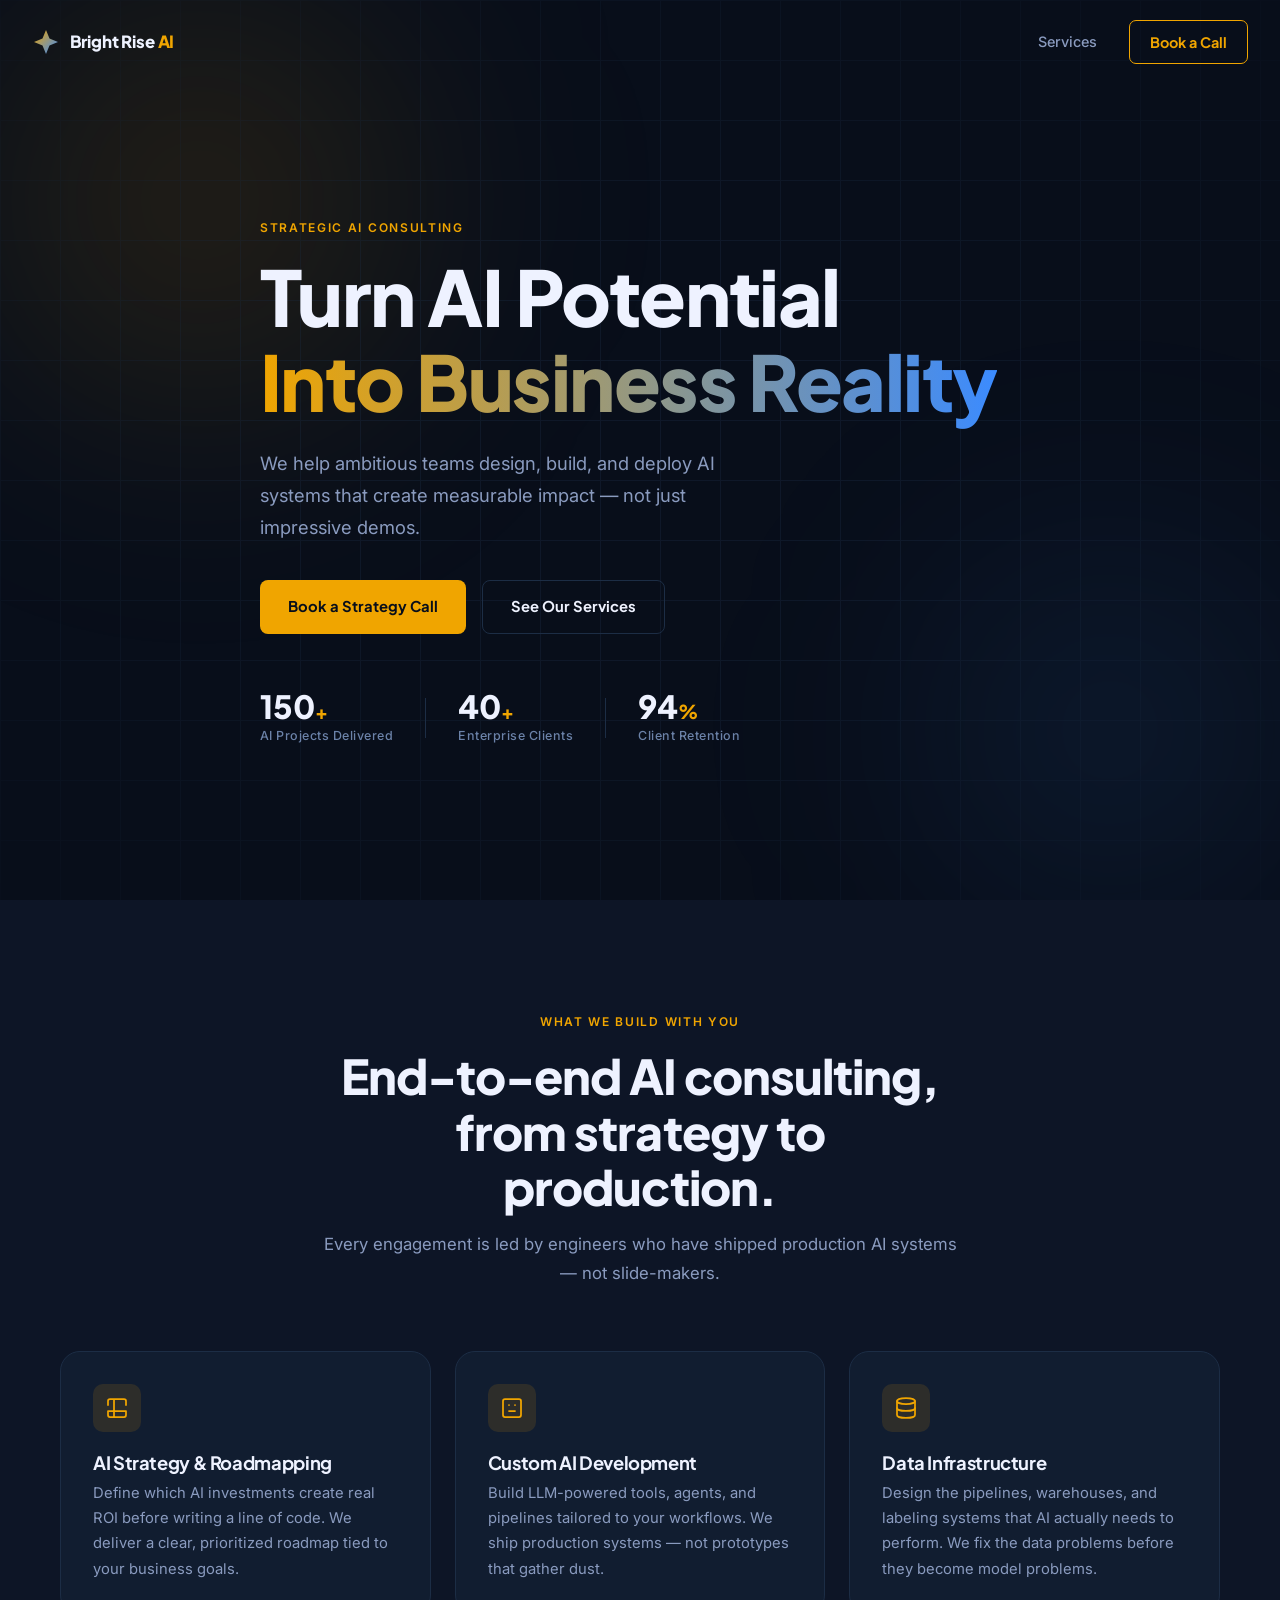
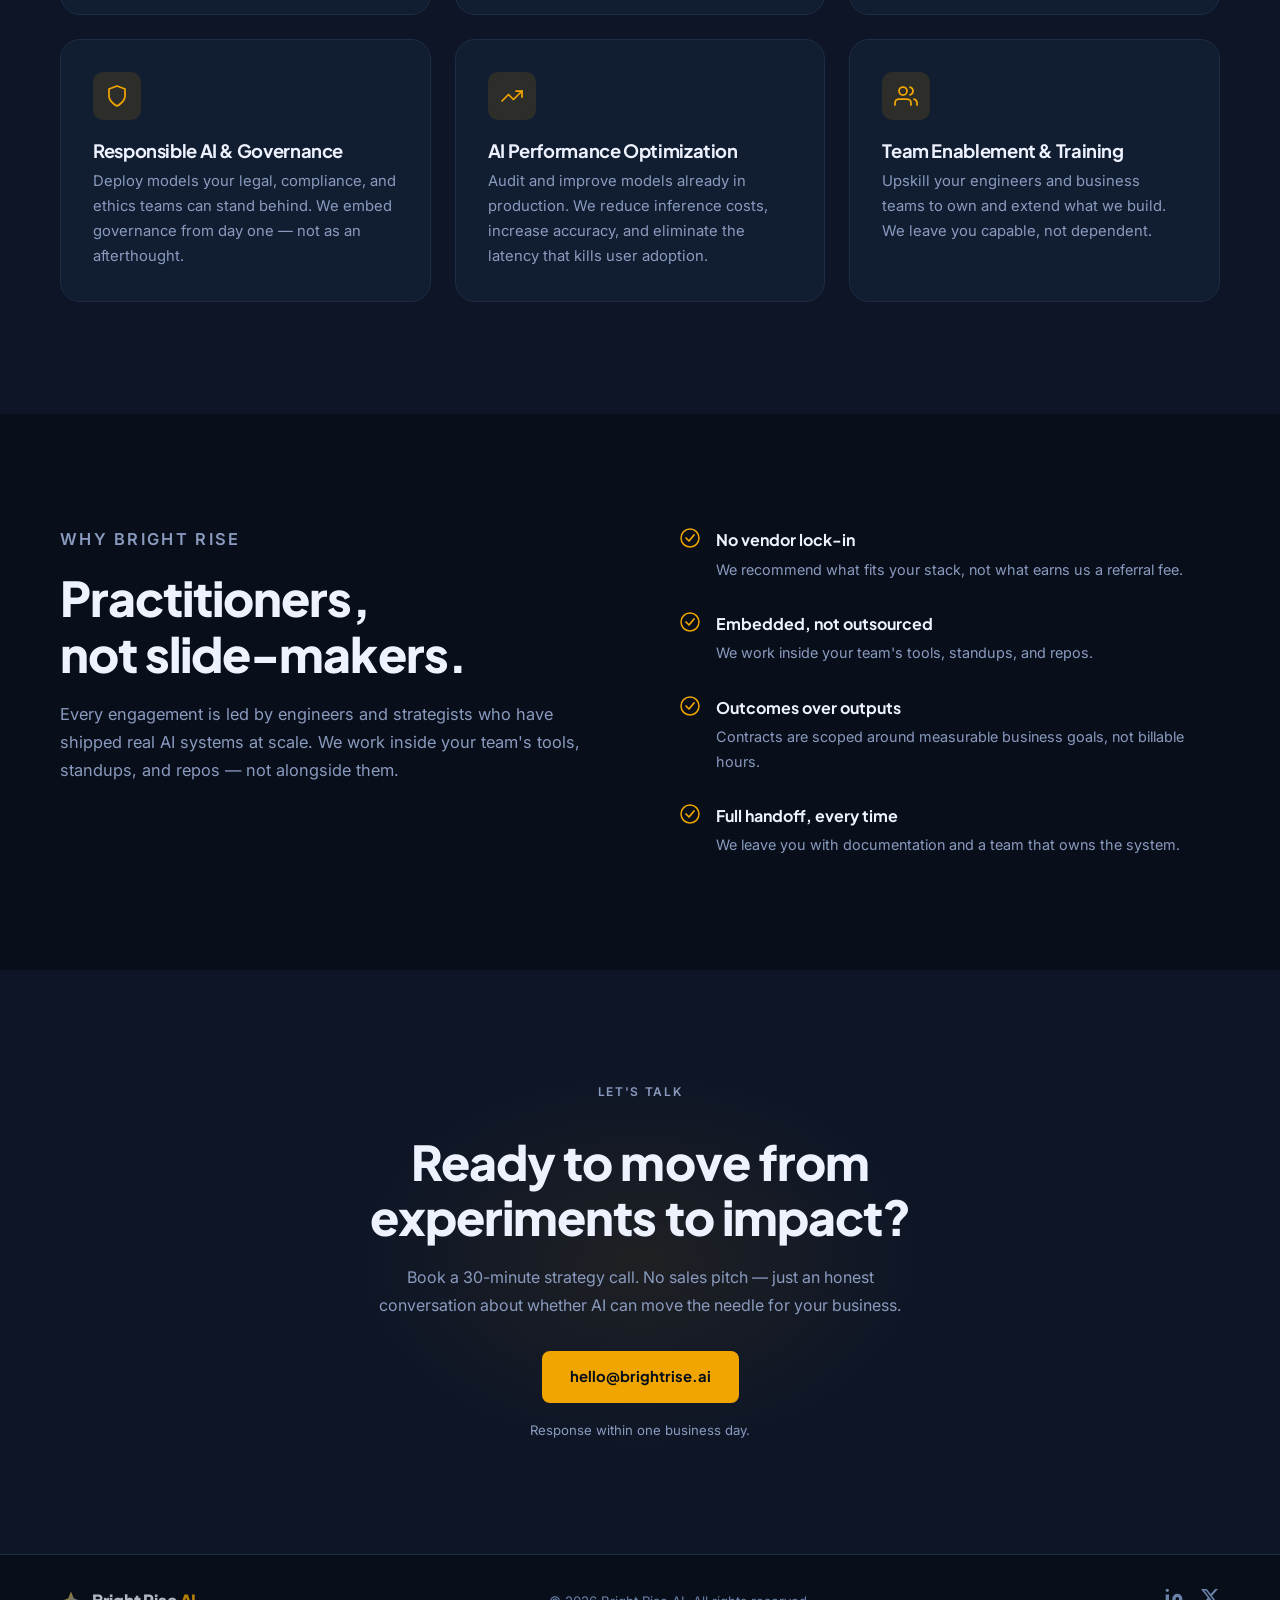
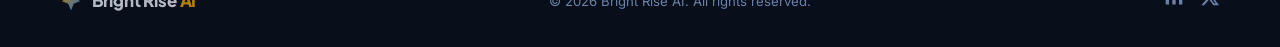
==== index.html @ b9906a51 "Initial commit — Bright Rise AI website" ====
<!DOCTYPE html>
<html lang="en">
<head>
  <meta charset="UTF-8" />
  <meta name="viewport" content="width=device-width, initial-scale=1.0" />
  <title>Bright Rise AI — Strategic AI Consulting</title>
  <meta name="description" content="Bright Rise AI helps mid-market and enterprise teams design, build, and deploy AI systems that create real business impact." />
  <meta name="theme-color" content="#080E1A" />
  <link rel="icon" href="favicon.svg" type="image/svg+xml" />
  <link rel="preconnect" href="https://fonts.googleapis.com" />
  <link rel="preconnect" href="https://fonts.gstatic.com" crossorigin />
  <link href="https://fonts.googleapis.com/css2?family=Plus+Jakarta+Sans:wght@400;500;600;700;800&family=Inter:wght@400;500;600&display=swap" rel="stylesheet" />
  <link rel="stylesheet" href="styles.css" />
</head>
<body>

  <!-- NAV -->
  <header class="nav" id="nav">
    <a href="#" class="nav__logo" aria-label="Bright Rise AI home">
      <svg class="nav__logo-mark" width="28" height="28" viewBox="0 0 28 28" fill="none" xmlns="http://www.w3.org/2000/svg" aria-hidden="true">
        <path d="M14 2L17.5 10.5L26 14L17.5 17.5L14 26L10.5 17.5L2 14L10.5 10.5L14 2Z" fill="url(#star-grad)"/>
        <defs>
          <linearGradient id="star-grad" x1="2" y1="2" x2="26" y2="26" gradientUnits="userSpaceOnUse">
            <stop offset="0%" stop-color="#F0A500"/>
            <stop offset="100%" stop-color="#3B8BFF"/>
          </linearGradient>
        </defs>
      </svg>
      <span class="nav__wordmark">Bright Rise <span>AI</span></span>
    </a>
    <nav class="nav__links" aria-label="Main navigation">
      <a href="#services">Services</a>
      <a href="#contact" class="nav__cta">Book a Call</a>
    </nav>
    <button class="nav__hamburger" aria-label="Open menu" aria-expanded="false" aria-controls="mobile-menu">
      <span></span><span></span><span></span>
    </button>
  </header>

  <!-- MOBILE MENU -->
  <div class="mobile-menu" id="mobile-menu" aria-hidden="true">
    <nav aria-label="Mobile navigation">
      <a href="#services">Services</a>
      <a href="#contact">Book a Call</a>
    </nav>
  </div>

  <main>

    <!-- HERO -->
    <section class="hero" id="home">
      <div class="hero__bg" aria-hidden="true">
        <div class="hero__glow hero__glow--gold"></div>
        <div class="hero__glow hero__glow--blue"></div>
        <div class="hero__grid"></div>
      </div>
      <div class="container hero__content">
        <p class="eyebrow reveal">Strategic AI Consulting</p>
        <h1 class="hero__headline reveal">
          Turn AI Potential<br />
          <span class="gradient-text">Into Business Reality</span>
        </h1>
        <p class="hero__lede reveal">
          We help ambitious teams design, build, and deploy AI systems
          that create measurable impact — not just impressive demos.
        </p>
        <div class="hero__actions reveal">
          <a href="#contact" class="btn btn--primary">Book a Strategy Call</a>
          <a href="#services" class="btn btn--ghost">See Our Services</a>
        </div>
        <div class="hero__stats reveal">
          <div class="stat">
            <span class="stat__number">150<span class="stat__plus">+</span></span>
            <span class="stat__label">AI Projects Delivered</span>
          </div>
          <div class="stat__divider" aria-hidden="true"></div>
          <div class="stat">
            <span class="stat__number">40<span class="stat__plus">+</span></span>
            <span class="stat__label">Enterprise Clients</span>
          </div>
          <div class="stat__divider" aria-hidden="true"></div>
          <div class="stat">
            <span class="stat__number">94<span class="stat__pct">%</span></span>
            <span class="stat__label">Client Retention</span>
          </div>
        </div>
      </div>
    </section>

    <!-- SERVICES -->
    <section class="services" id="services">
      <div class="container">
        <div class="section-header reveal">
          <p class="eyebrow">What We Build With You</p>
          <h2>End-to-end AI consulting,<br />from strategy to production.</h2>
          <p class="section-sub">Every engagement is led by engineers who have shipped production AI systems — not slide-makers.</p>
        </div>
        <div class="services__grid">

          <div class="service-card reveal">
            <div class="service-card__icon" aria-hidden="true">
              <svg width="24" height="24" viewBox="0 0 24 24" fill="none" stroke="currentColor" stroke-width="1.75" stroke-linecap="round" stroke-linejoin="round">
                <path d="M9 3H5a2 2 0 0 0-2 2v4m6-6h10a2 2 0 0 1 2 2v4M9 3v18m0 0h10a2 2 0 0 0 2-2v-4M9 21H5a2 2 0 0 1-2-2v-4m0 0h18"/>
              </svg>
            </div>
            <h3>AI Strategy &amp; Roadmapping</h3>
            <p>Define which AI investments create real ROI before writing a line of code. We deliver a clear, prioritized roadmap tied to your business goals.</p>
          </div>

          <div class="service-card reveal">
            <div class="service-card__icon" aria-hidden="true">
              <svg width="24" height="24" viewBox="0 0 24 24" fill="none" stroke="currentColor" stroke-width="1.75" stroke-linecap="round" stroke-linejoin="round">
                <rect x="3" y="3" width="18" height="18" rx="2"/><path d="M9 9h.01M15 9h.01M9 15h6"/>
              </svg>
            </div>
            <h3>Custom AI Development</h3>
            <p>Build LLM-powered tools, agents, and pipelines tailored to your workflows. We ship production systems — not prototypes that gather dust.</p>
          </div>

          <div class="service-card reveal">
            <div class="service-card__icon" aria-hidden="true">
              <svg width="24" height="24" viewBox="0 0 24 24" fill="none" stroke="currentColor" stroke-width="1.75" stroke-linecap="round" stroke-linejoin="round">
                <ellipse cx="12" cy="5" rx="9" ry="3"/><path d="M3 5v14a9 3 0 0 0 18 0V5"/><path d="M3 12a9 3 0 0 0 18 0"/>
              </svg>
            </div>
            <h3>Data Infrastructure</h3>
            <p>Design the pipelines, warehouses, and labeling systems that AI actually needs to perform. We fix the data problems before they become model problems.</p>
          </div>

          <div class="service-card reveal">
            <div class="service-card__icon" aria-hidden="true">
              <svg width="24" height="24" viewBox="0 0 24 24" fill="none" stroke="currentColor" stroke-width="1.75" stroke-linecap="round" stroke-linejoin="round">
                <path d="M12 22s8-4 8-10V5l-8-3-8 3v7c0 6 8 10 8 10z"/>
              </svg>
            </div>
            <h3>Responsible AI &amp; Governance</h3>
            <p>Deploy models your legal, compliance, and ethics teams can stand behind. We embed governance from day one — not as an afterthought.</p>
          </div>

          <div class="service-card reveal">
            <div class="service-card__icon" aria-hidden="true">
              <svg width="24" height="24" viewBox="0 0 24 24" fill="none" stroke="currentColor" stroke-width="1.75" stroke-linecap="round" stroke-linejoin="round">
                <polyline points="22 7 13.5 15.5 8.5 10.5 2 17"/><polyline points="16 7 22 7 22 13"/>
              </svg>
            </div>
            <h3>AI Performance Optimization</h3>
            <p>Audit and improve models already in production. We reduce inference costs, increase accuracy, and eliminate the latency that kills user adoption.</p>
          </div>

          <div class="service-card reveal">
            <div class="service-card__icon" aria-hidden="true">
              <svg width="24" height="24" viewBox="0 0 24 24" fill="none" stroke="currentColor" stroke-width="1.75" stroke-linecap="round" stroke-linejoin="round">
                <path d="M17 21v-2a4 4 0 0 0-4-4H5a4 4 0 0 0-4 4v2"/><circle cx="9" cy="7" r="4"/><path d="M23 21v-2a4 4 0 0 0-3-3.87"/><path d="M16 3.13a4 4 0 0 1 0 7.75"/>
              </svg>
            </div>
            <h3>Team Enablement &amp; Training</h3>
            <p>Upskill your engineers and business teams to own and extend what we build. We leave you capable, not dependent.</p>
          </div>

        </div>
      </div>
    </section>

    <!-- WHY US -->
    <section class="why" id="why">
      <div class="container why__inner">
        <div class="why__left reveal">
          <p class="eyebrow">Why Bright Rise</p>
          <h2>Practitioners,<br />not slide-makers.</h2>
          <p>Every engagement is led by engineers and strategists who have shipped real AI systems at scale. We work inside your team's tools, standups, and repos — not alongside them.</p>
        </div>
        <ul class="why__list" role="list">
          <li class="why__item reveal">
            <svg class="why__check" width="20" height="20" viewBox="0 0 20 20" fill="none" aria-hidden="true">
              <circle cx="10" cy="10" r="9" stroke="#F0A500" stroke-width="1.5"/>
              <polyline points="6,10 9,13 14,7" stroke="#F0A500" stroke-width="1.75" stroke-linecap="round" stroke-linejoin="round"/>
            </svg>
            <div>
              <strong>No vendor lock-in</strong>
              <p>We recommend what fits your stack, not what earns us a referral fee.</p>
            </div>
          </li>
          <li class="why__item reveal">
            <svg class="why__check" width="20" height="20" viewBox="0 0 20 20" fill="none" aria-hidden="true">
              <circle cx="10" cy="10" r="9" stroke="#F0A500" stroke-width="1.5"/>
              <polyline points="6,10 9,13 14,7" stroke="#F0A500" stroke-width="1.75" stroke-linecap="round" stroke-linejoin="round"/>
            </svg>
            <div>
              <strong>Embedded, not outsourced</strong>
              <p>We work inside your team's tools, standups, and repos.</p>
            </div>
          </li>
          <li class="why__item reveal">
            <svg class="why__check" width="20" height="20" viewBox="0 0 20 20" fill="none" aria-hidden="true">
              <circle cx="10" cy="10" r="9" stroke="#F0A500" stroke-width="1.5"/>
              <polyline points="6,10 9,13 14,7" stroke="#F0A500" stroke-width="1.75" stroke-linecap="round" stroke-linejoin="round"/>
            </svg>
            <div>
              <strong>Outcomes over outputs</strong>
              <p>Contracts are scoped around measurable business goals, not billable hours.</p>
            </div>
          </li>
          <li class="why__item reveal">
            <svg class="why__check" width="20" height="20" viewBox="0 0 20 20" fill="none" aria-hidden="true">
              <circle cx="10" cy="10" r="9" stroke="#F0A500" stroke-width="1.5"/>
              <polyline points="6,10 9,13 14,7" stroke="#F0A500" stroke-width="1.75" stroke-linecap="round" stroke-linejoin="round"/>
            </svg>
            <div>
              <strong>Full handoff, every time</strong>
              <p>We leave you with documentation and a team that owns the system.</p>
            </div>
          </li>
        </ul>
      </div>
    </section>

    <!-- CONTACT -->
    <section class="contact" id="contact">
      <div class="container contact__inner">
        <div class="contact__glow" aria-hidden="true"></div>
        <div class="contact__content reveal">
          <p class="eyebrow">Let's Talk</p>
          <h2>Ready to move from<br />experiments to impact?</h2>
          <p>Book a 30-minute strategy call. No sales pitch — just an honest conversation about whether AI can move the needle for your business.</p>
          <a href="mailto:hello@brightrise.ai" class="btn btn--primary">hello@brightrise.ai</a>
          <p class="contact__note">Response within one business day.</p>
        </div>
      </div>
    </section>

  </main>

  <!-- FOOTER -->
  <footer class="footer">
    <div class="container footer__inner">
      <a href="#" class="nav__logo footer__logo" aria-label="Bright Rise AI home">
        <svg class="nav__logo-mark" width="22" height="22" viewBox="0 0 28 28" fill="none" xmlns="http://www.w3.org/2000/svg" aria-hidden="true">
          <path d="M14 2L17.5 10.5L26 14L17.5 17.5L14 26L10.5 17.5L2 14L10.5 10.5L14 2Z" fill="url(#star-grad-footer)"/>
          <defs>
            <linearGradient id="star-grad-footer" x1="2" y1="2" x2="26" y2="26" gradientUnits="userSpaceOnUse">
              <stop offset="0%" stop-color="#F0A500"/>
              <stop offset="100%" stop-color="#3B8BFF"/>
            </linearGradient>
          </defs>
        </svg>
        <span class="nav__wordmark">Bright Rise <span>AI</span></span>
      </a>
      <p class="footer__copy">&copy; <span id="year"></span> Bright Rise AI. All rights reserved.</p>
      <div class="footer__social">
        <a href="https://linkedin.com" target="_blank" rel="noopener noreferrer" aria-label="LinkedIn">
          <svg width="20" height="20" viewBox="0 0 24 24" fill="currentColor" aria-hidden="true"><path d="M16 8a6 6 0 0 1 6 6v7h-4v-7a2 2 0 0 0-2-2 2 2 0 0 0-2 2v7h-4v-7a6 6 0 0 1 6-6z"/><rect x="2" y="9" width="4" height="12"/><circle cx="4" cy="4" r="2"/></svg>
        </a>
        <a href="https://x.com" target="_blank" rel="noopener noreferrer" aria-label="X / Twitter">
          <svg width="20" height="20" viewBox="0 0 24 24" fill="currentColor" aria-hidden="true"><path d="M18.244 2.25h3.308l-7.227 8.26 8.502 11.24H16.17l-5.214-6.817L4.99 21.75H1.68l7.73-8.835L1.254 2.25H8.08l4.713 6.231zm-1.161 17.52h1.833L7.084 4.126H5.117z"/></svg>
        </a>
      </div>
    </div>
  </footer>

  <script src="script.js"></script>
</body>
</html>
---- styles.css ----
/* =============================================
   BRIGHT RISE AI — STYLES
   Dark modern theme: navy + gold + electric blue
   ============================================= */

/* --- RESET & BASE --- */
*, *::before, *::after { box-sizing: border-box; margin: 0; padding: 0; }

:root {
  --bg:           #080E1A;
  --bg-2:         #0D1526;
  --surface:      #111D30;
  --border:       #1C2D45;
  --gold:         #F0A500;
  --gold-dim:     rgba(240, 165, 0, 0.12);
  --blue:         #3B8BFF;
  --blue-dim:     rgba(59, 139, 255, 0.1);
  --text:         #EEF2FF;
  --text-muted:   #6B82A8;
  --text-dim:     #8A9BBF;
  --radius:       12px;
  --radius-lg:    20px;
  --transition:   220ms ease;
}

html { scroll-behavior: smooth; }

body {
  background: var(--bg);
  color: var(--text);
  font-family: 'Inter', sans-serif;
  font-size: 1rem;
  line-height: 1.7;
  -webkit-font-smoothing: antialiased;
  overflow-x: hidden;
}

img { display: block; max-width: 100%; }
a { color: inherit; text-decoration: none; }
ul { list-style: none; }
button { cursor: pointer; border: none; background: none; font: inherit; }

.container {
  width: min(1160px, 100% - 3rem);
  margin-inline: auto;
}

/* --- TYPOGRAPHY --- */
h1, h2, h3 {
  font-family: 'Plus Jakarta Sans', sans-serif;
  line-height: 1.15;
  letter-spacing: -0.02em;
}

h2 { font-size: clamp(2rem, 4vw, 3rem); font-weight: 800; }
h3 { font-size: 1.15rem; font-weight: 700; margin-bottom: 0.5rem; }

.eyebrow {
  font-size: 0.75rem;
  font-weight: 600;
  letter-spacing: 0.14em;
  text-transform: uppercase;
  color: var(--gold);
  margin-bottom: 1rem;
}

.gradient-text {
  background: linear-gradient(90deg, #F0A500 0%, #3B8BFF 100%);
  -webkit-background-clip: text;
  -webkit-text-fill-color: transparent;
  background-clip: text;
}

/* --- BUTTONS --- */
.btn {
  display: inline-flex;
  align-items: center;
  gap: 0.5rem;
  padding: 0.85rem 1.75rem;
  border-radius: 8px;
  font-family: 'Plus Jakarta Sans', sans-serif;
  font-size: 0.925rem;
  font-weight: 700;
  transition: var(--transition);
  white-space: nowrap;
}

.btn--primary {
  background: var(--gold);
  color: #080E1A;
}
.btn--primary:hover {
  background: #FFB41A;
  transform: translateY(-1px);
  box-shadow: 0 8px 24px rgba(240, 165, 0, 0.3);
}

.btn--ghost {
  background: transparent;
  color: var(--text);
  border: 1.5px solid var(--border);
}
.btn--ghost:hover {
  border-color: var(--gold);
  color: var(--gold);
  transform: translateY(-1px);
}

/* --- REVEAL ANIMATIONS --- */
.reveal {
  opacity: 0;
  transform: translateY(24px);
  transition: opacity 0.55s ease, transform 0.55s ease;
}
.reveal.is-visible {
  opacity: 1;
  transform: none;
}

/* --- NAV --- */
.nav {
  position: fixed;
  top: 0; left: 0; right: 0;
  z-index: 100;
  display: flex;
  align-items: center;
  justify-content: space-between;
  padding: 1.25rem 2rem;
  transition: background var(--transition), border-color var(--transition), backdrop-filter var(--transition);
}
.nav.scrolled {
  background: rgba(8, 14, 26, 0.85);
  backdrop-filter: blur(16px);
  border-bottom: 1px solid var(--border);
}

.nav__logo {
  display: flex;
  align-items: center;
  gap: 0.6rem;
}
.nav__wordmark {
  font-family: 'Plus Jakarta Sans', sans-serif;
  font-weight: 800;
  font-size: 1.05rem;
  color: var(--text);
  letter-spacing: -0.01em;
}
.nav__wordmark span { color: var(--gold); }

.nav__links {
  display: flex;
  align-items: center;
  gap: 2rem;
}
.nav__links a {
  font-size: 0.9rem;
  font-weight: 500;
  color: var(--text-dim);
  transition: color var(--transition);
}
.nav__links a:hover { color: var(--text); }

.nav__cta {
  padding: 0.55rem 1.25rem;
  border-radius: 7px;
  border: 1.5px solid var(--gold) !important;
  color: var(--gold) !important;
  font-weight: 700 !important;
  font-family: 'Plus Jakarta Sans', sans-serif;
  transition: background var(--transition), color var(--transition) !important;
}
.nav__cta:hover {
  background: var(--gold) !important;
  color: #080E1A !important;
}

.nav__hamburger {
  display: none;
  flex-direction: column;
  gap: 5px;
  padding: 4px;
}
.nav__hamburger span {
  display: block;
  width: 22px;
  height: 2px;
  background: var(--text);
  border-radius: 2px;
  transition: var(--transition);
}
.nav__hamburger.open span:nth-child(1) { transform: translateY(7px) rotate(45deg); }
.nav__hamburger.open span:nth-child(2) { opacity: 0; }
.nav__hamburger.open span:nth-child(3) { transform: translateY(-7px) rotate(-45deg); }

/* --- MOBILE MENU --- */
.mobile-menu {
  position: fixed;
  inset: 0;
  z-index: 90;
  background: var(--bg);
  display: flex;
  align-items: center;
  justify-content: center;
  opacity: 0;
  pointer-events: none;
  transition: opacity 0.25s ease;
}
.mobile-menu.open {
  opacity: 1;
  pointer-events: all;
}
.mobile-menu nav {
  display: flex;
  flex-direction: column;
  align-items: center;
  gap: 2.5rem;
}
.mobile-menu nav a {
  font-family: 'Plus Jakarta Sans', sans-serif;
  font-size: 2rem;
  font-weight: 800;
  color: var(--text);
  transition: color var(--transition);
}
.mobile-menu nav a:hover { color: var(--gold); }

/* --- HERO --- */
.hero {
  position: relative;
  min-height: 100svh;
  display: flex;
  align-items: center;
  overflow: hidden;
}

.hero__bg {
  position: absolute;
  inset: 0;
  z-index: 0;
}

.hero__glow {
  position: absolute;
  border-radius: 50%;
  filter: blur(120px);
  pointer-events: none;
}
.hero__glow--gold {
  width: 600px; height: 600px;
  background: radial-gradient(circle, rgba(240, 165, 0, 0.18) 0%, transparent 70%);
  top: -100px; left: -100px;
  animation: pulse-gold 6s ease-in-out infinite alternate;
}
.hero__glow--blue {
  width: 500px; height: 500px;
  background: radial-gradient(circle, rgba(59, 139, 255, 0.15) 0%, transparent 70%);
  bottom: -80px; right: -80px;
  animation: pulse-blue 7s ease-in-out infinite alternate;
}

@keyframes pulse-gold {
  from { opacity: 0.7; transform: scale(1); }
  to   { opacity: 1;   transform: scale(1.12); }
}
@keyframes pulse-blue {
  from { opacity: 0.6; transform: scale(1.05); }
  to   { opacity: 1;   transform: scale(0.92); }
}

.hero__grid {
  position: absolute;
  inset: 0;
  background-image:
    linear-gradient(var(--border) 1px, transparent 1px),
    linear-gradient(90deg, var(--border) 1px, transparent 1px);
  background-size: 60px 60px;
  opacity: 0.35;
  mask-image: radial-gradient(ellipse 80% 80% at 50% 50%, black 30%, transparent 100%);
}

.hero__content {
  position: relative;
  z-index: 1;
  padding-block: 10rem 6rem;
  max-width: 760px;
}

.hero__headline {
  font-size: clamp(2.75rem, 6vw, 5rem);
  font-weight: 800;
  margin-bottom: 1.5rem;
  line-height: 1.1;
}

.hero__lede {
  font-size: 1.15rem;
  color: var(--text-dim);
  max-width: 520px;
  margin-bottom: 2.25rem;
  line-height: 1.75;
}

.hero__actions {
  display: flex;
  flex-wrap: wrap;
  gap: 1rem;
  margin-bottom: 3.5rem;
}

.hero__stats {
  display: flex;
  align-items: center;
  gap: 2rem;
  flex-wrap: wrap;
}

.stat { display: flex; flex-direction: column; gap: 0.2rem; }

.stat__number {
  font-family: 'Plus Jakarta Sans', sans-serif;
  font-size: 2rem;
  font-weight: 800;
  color: var(--text);
  line-height: 1;
}
.stat__plus, .stat__pct {
  font-size: 1.2rem;
  color: var(--gold);
}
.stat__label {
  font-size: 0.78rem;
  color: var(--text-muted);
  font-weight: 500;
  letter-spacing: 0.04em;
}

.stat__divider {
  width: 1px;
  height: 40px;
  background: var(--border);
  flex-shrink: 0;
}

/* --- SERVICES --- */
.services {
  padding-block: 7rem;
  background: var(--bg-2);
}

.section-header {
  text-align: center;
  max-width: 640px;
  margin: 0 auto 4rem;
}
.section-header h2 { margin-bottom: 1rem; }
.section-sub {
  color: var(--text-dim);
  font-size: 1.05rem;
}

.services__grid {
  display: grid;
  grid-template-columns: repeat(auto-fit, minmax(300px, 1fr));
  gap: 1.5rem;
}

.service-card {
  background: var(--surface);
  border: 1px solid var(--border);
  border-radius: var(--radius-lg);
  padding: 2rem;
  transition: border-color var(--transition), transform var(--transition), box-shadow var(--transition);
  position: relative;
  overflow: hidden;
}
.service-card::before {
  content: '';
  position: absolute;
  top: 0; left: 0; right: 0;
  height: 2px;
  background: linear-gradient(90deg, var(--gold), var(--blue));
  opacity: 0;
  transition: opacity var(--transition);
}
.service-card:hover {
  border-color: rgba(240, 165, 0, 0.3);
  transform: translateY(-4px);
  box-shadow: 0 16px 40px rgba(0, 0, 0, 0.3);
}
.service-card:hover::before { opacity: 1; }

.service-card__icon {
  width: 48px; height: 48px;
  border-radius: 10px;
  background: var(--gold-dim);
  display: flex;
  align-items: center;
  justify-content: center;
  color: var(--gold);
  margin-bottom: 1.25rem;
  flex-shrink: 0;
}

.service-card p { color: var(--text-dim); font-size: 0.925rem; line-height: 1.7; }

/* --- WHY US --- */
.why {
  padding-block: 7rem;
}

.why__inner {
  display: grid;
  grid-template-columns: 1fr 1fr;
  gap: 5rem;
  align-items: start;
}

.why__left h2 { margin-bottom: 1.25rem; }
.why__left p { color: var(--text-dim); font-size: 1.025rem; }

.why__list { display: flex; flex-direction: column; gap: 1.75rem; }

.why__item {
  display: flex;
  gap: 1rem;
  align-items: flex-start;
}
.why__check { flex-shrink: 0; margin-top: 2px; }
.why__item strong {
  display: block;
  font-family: 'Plus Jakarta Sans', sans-serif;
  font-weight: 700;
  font-size: 1rem;
  margin-bottom: 0.25rem;
}
.why__item p { color: var(--text-dim); font-size: 0.9rem; }

/* --- CONTACT --- */
.contact {
  padding-block: 7rem;
  background: var(--bg-2);
}

.contact__inner {
  position: relative;
  text-align: center;
}

.contact__glow {
  position: absolute;
  width: 600px; height: 400px;
  left: 50%; top: 50%;
  transform: translate(-50%, -50%);
  background: radial-gradient(ellipse, rgba(240, 165, 0, 0.08) 0%, transparent 70%);
  pointer-events: none;
}

.contact__content {
  position: relative;
  z-index: 1;
  max-width: 560px;
  margin: 0 auto;
}
.contact__content h2 { margin-bottom: 1.25rem; }
.contact__content p { color: var(--text-dim); margin-bottom: 2rem; }
.contact__note {
  margin-top: 1rem;
  font-size: 0.825rem;
  color: var(--text-muted);
  margin-bottom: 0 !important;
}

/* --- FOOTER --- */
.footer {
  padding-block: 2rem;
  border-top: 1px solid var(--border);
}

.footer__inner {
  display: flex;
  align-items: center;
  justify-content: space-between;
  gap: 1rem;
  flex-wrap: wrap;
}

.footer__logo { opacity: 0.75; transition: opacity var(--transition); }
.footer__logo:hover { opacity: 1; }

.footer__copy {
  font-size: 0.825rem;
  color: var(--text-muted);
}

.footer__social {
  display: flex;
  gap: 1rem;
}
.footer__social a {
  color: var(--text-muted);
  transition: color var(--transition);
}
.footer__social a:hover { color: var(--text); }

/* --- RESPONSIVE --- */
@media (max-width: 768px) {
  .nav { padding: 1rem 1.25rem; }
  .nav__links { display: none; }
  .nav__hamburger { display: flex; }

  .hero__content { padding-block: 8rem 4rem; }
  .hero__headline { font-size: clamp(2.25rem, 8vw, 3.25rem); }
  .hero__lede { font-size: 1rem; }

  .services { padding-block: 5rem; }
  .services__grid { grid-template-columns: 1fr; }

  .why { padding-block: 5rem; }
  .why__inner {
    grid-template-columns: 1fr;
    gap: 3rem;
  }

  .contact { padding-block: 5rem; }

  .footer__inner {
    flex-direction: column;
    text-align: center;
  }
}

@media (max-width: 480px) {
  .hero__stats { gap: 1.25rem; }
  .stat__divider { display: none; }
  .hero__actions { flex-direction: column; }
  .hero__actions .btn { width: 100%; justify-content: center; }
}
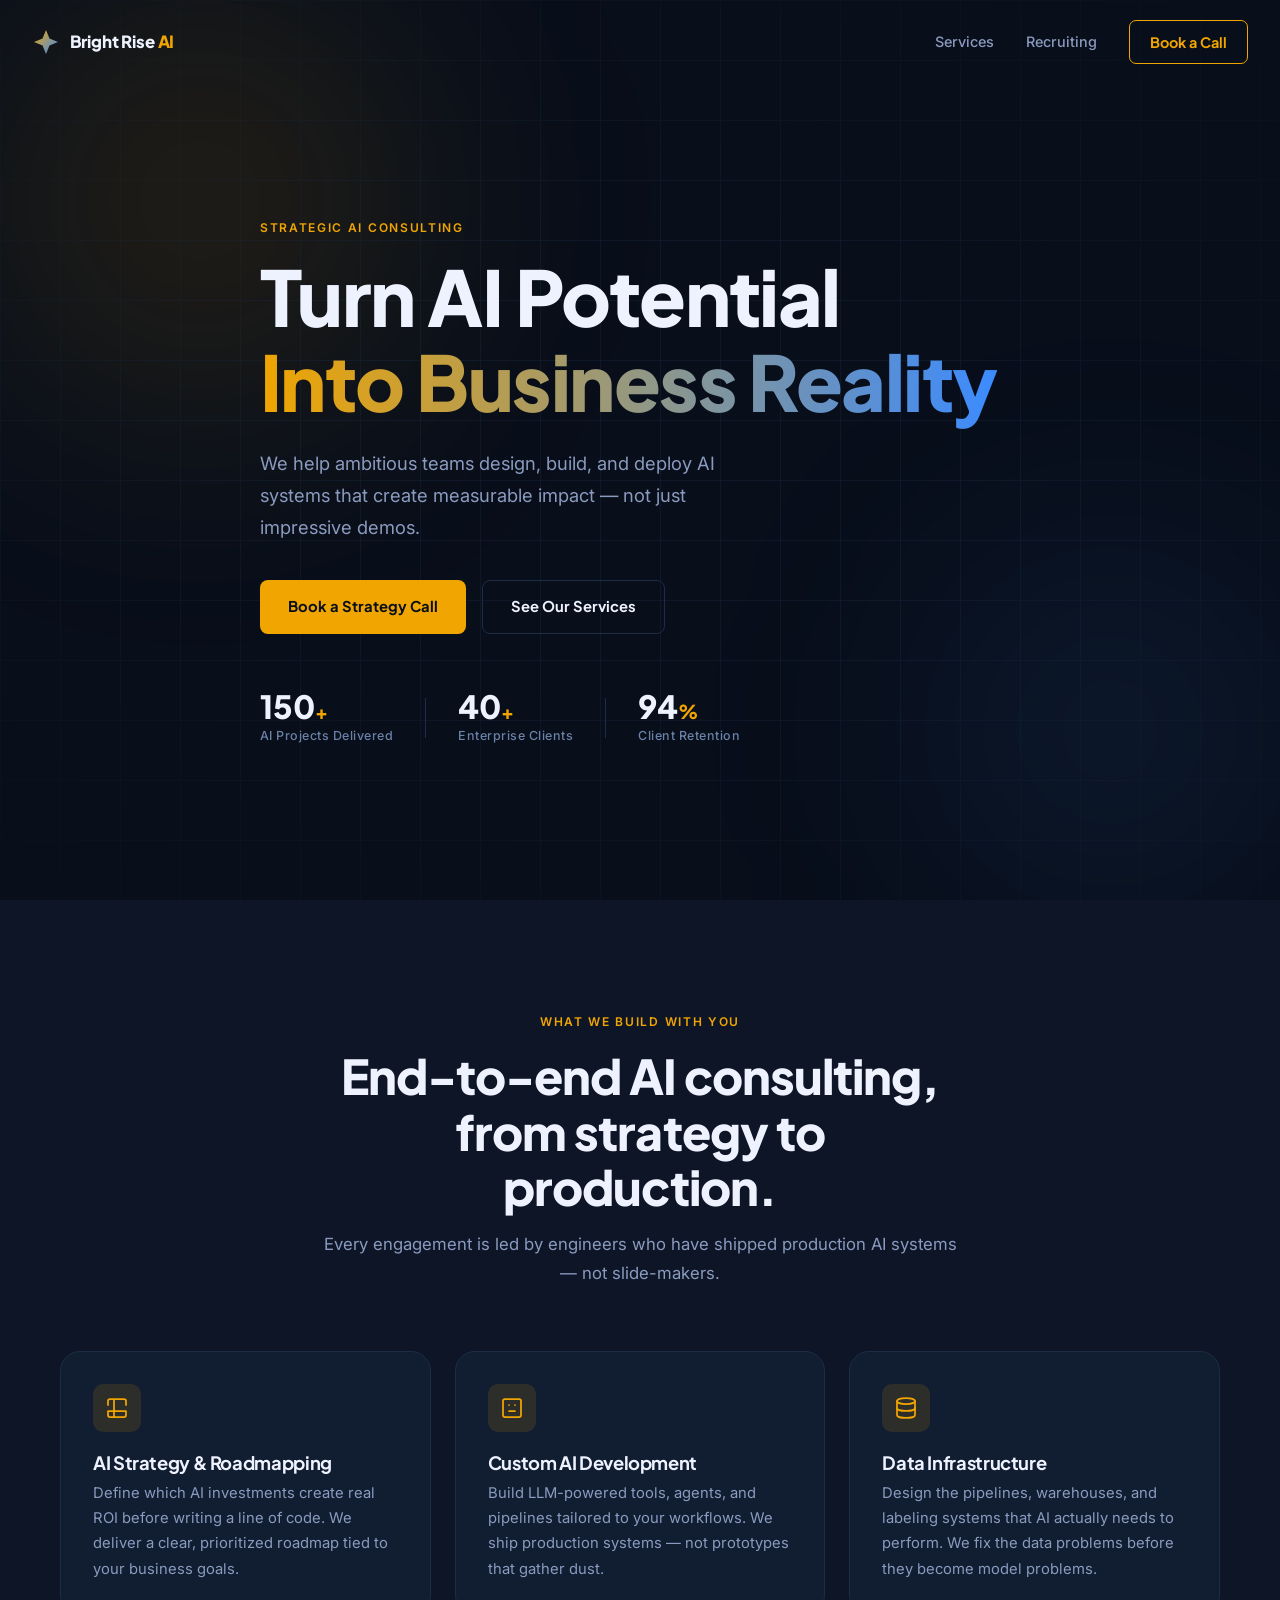
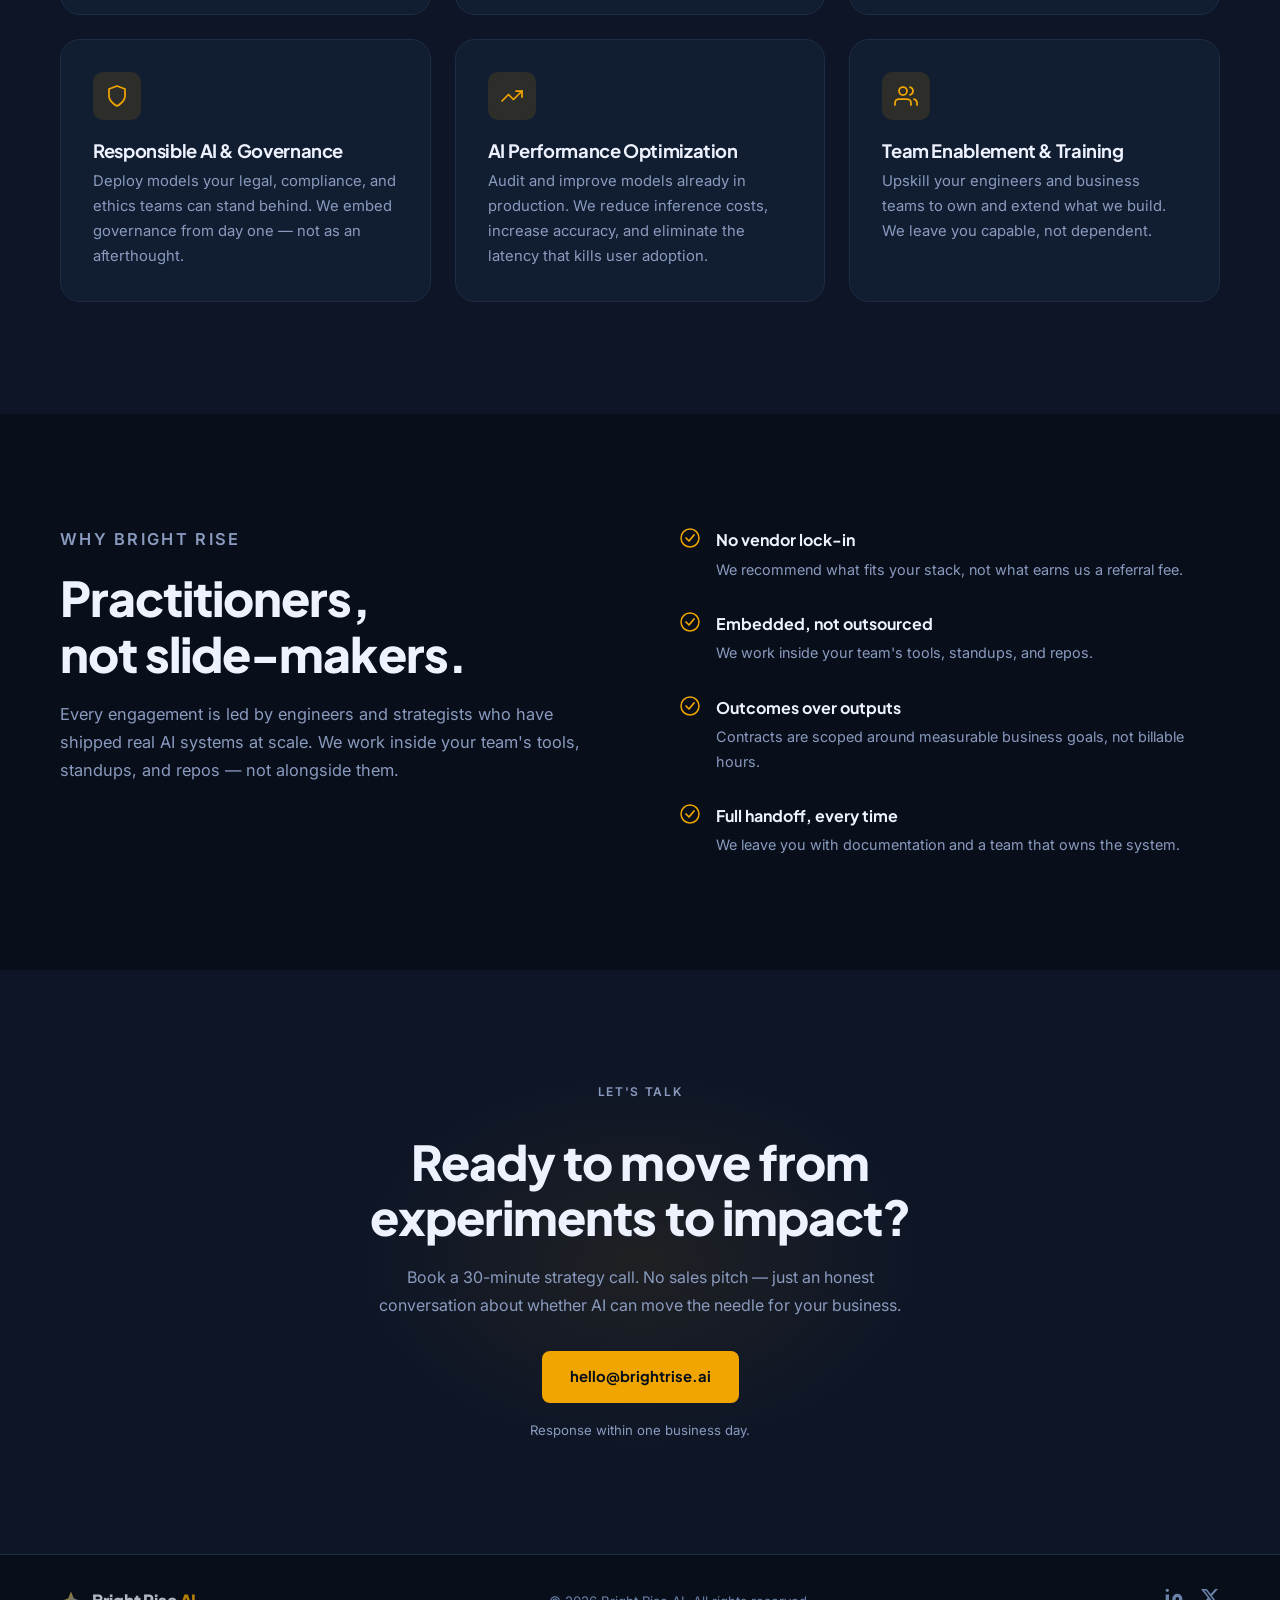
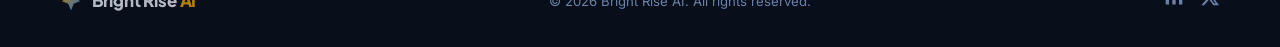
==== commit 54b187be: "added recruiting section" ====
--- a/index.html
+++ b/index.html
@@ -30,6 +30,7 @@
     </a>
     <nav class="nav__links" aria-label="Main navigation">
       <a href="#services">Services</a>
+      <a href="recruiting.html">Recruiting</a>
       <a href="#contact" class="nav__cta">Book a Call</a>
     </nav>
     <button class="nav__hamburger" aria-label="Open menu" aria-expanded="false" aria-controls="mobile-menu">
@@ -41,6 +42,7 @@
   <div class="mobile-menu" id="mobile-menu" aria-hidden="true">
     <nav aria-label="Mobile navigation">
       <a href="#services">Services</a>
+      <a href="recruiting.html">Recruiting</a>
       <a href="#contact">Book a Call</a>
     </nav>
   </div>
